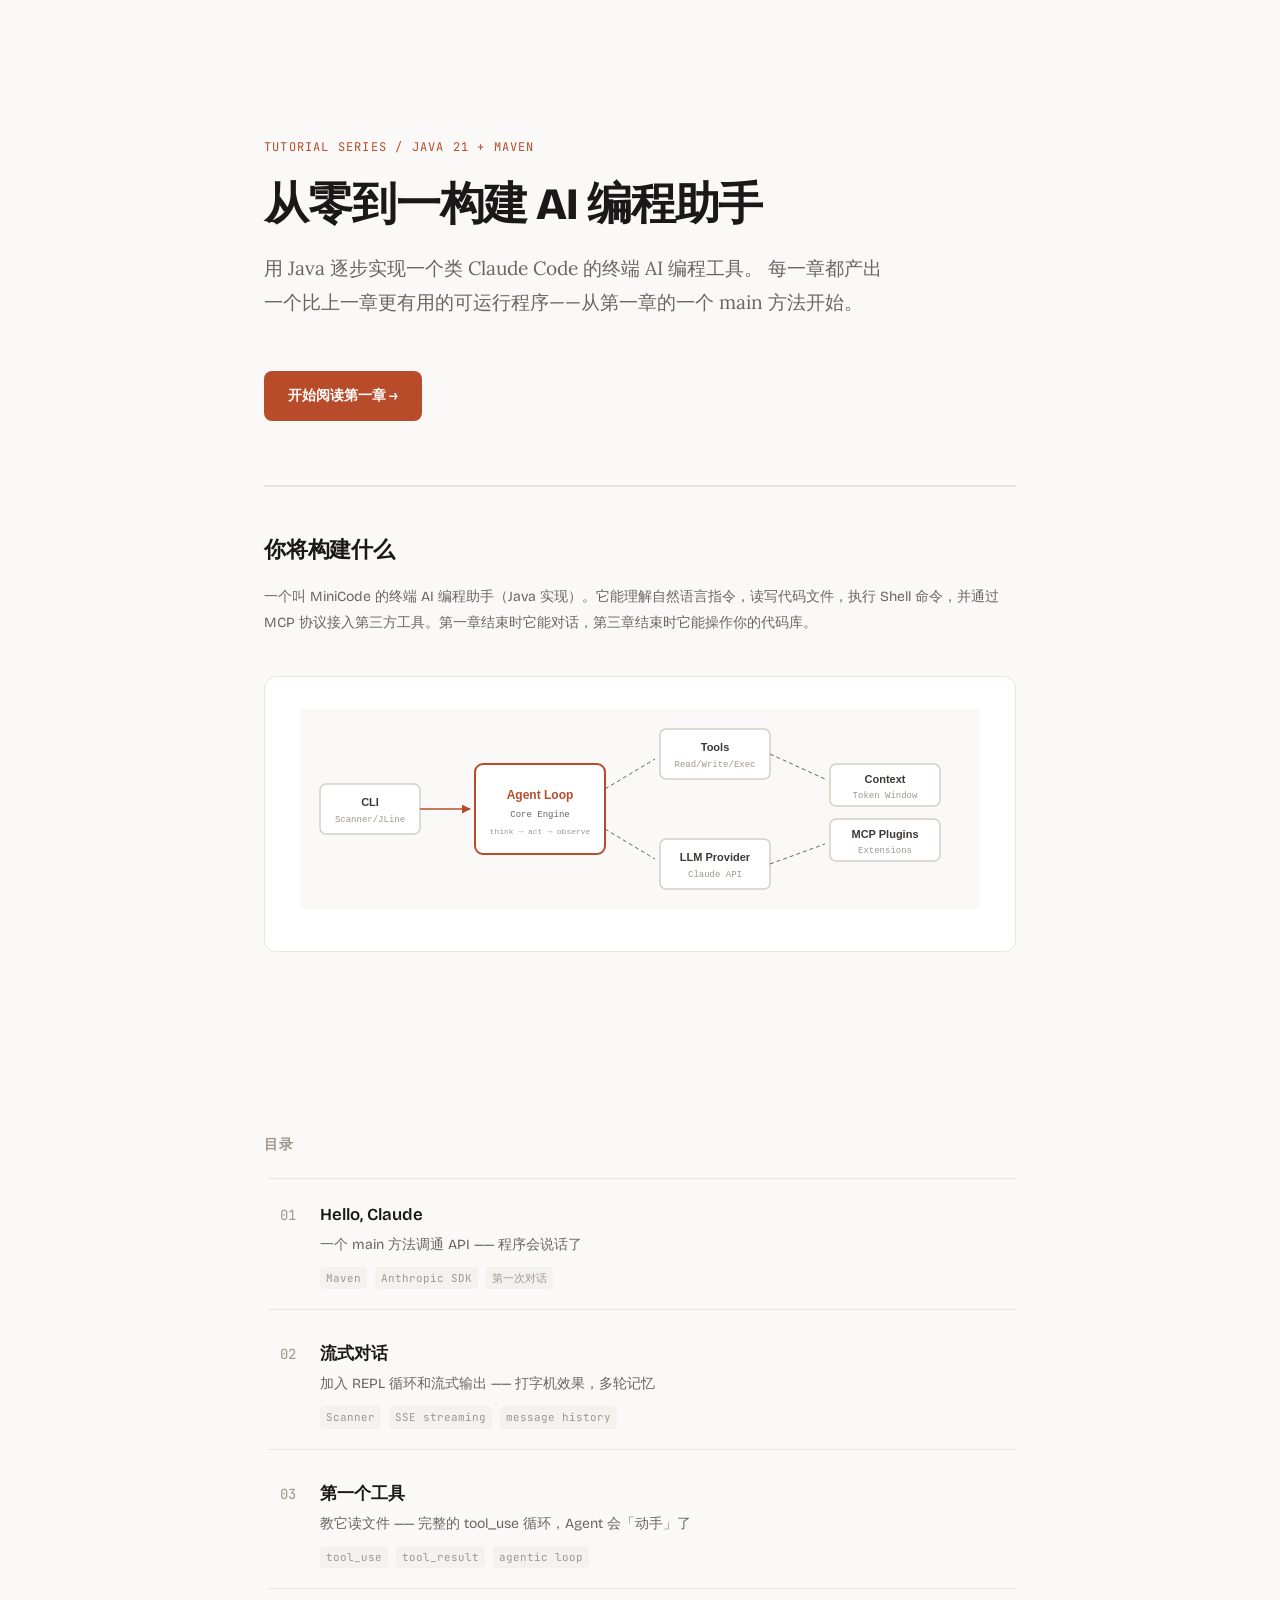
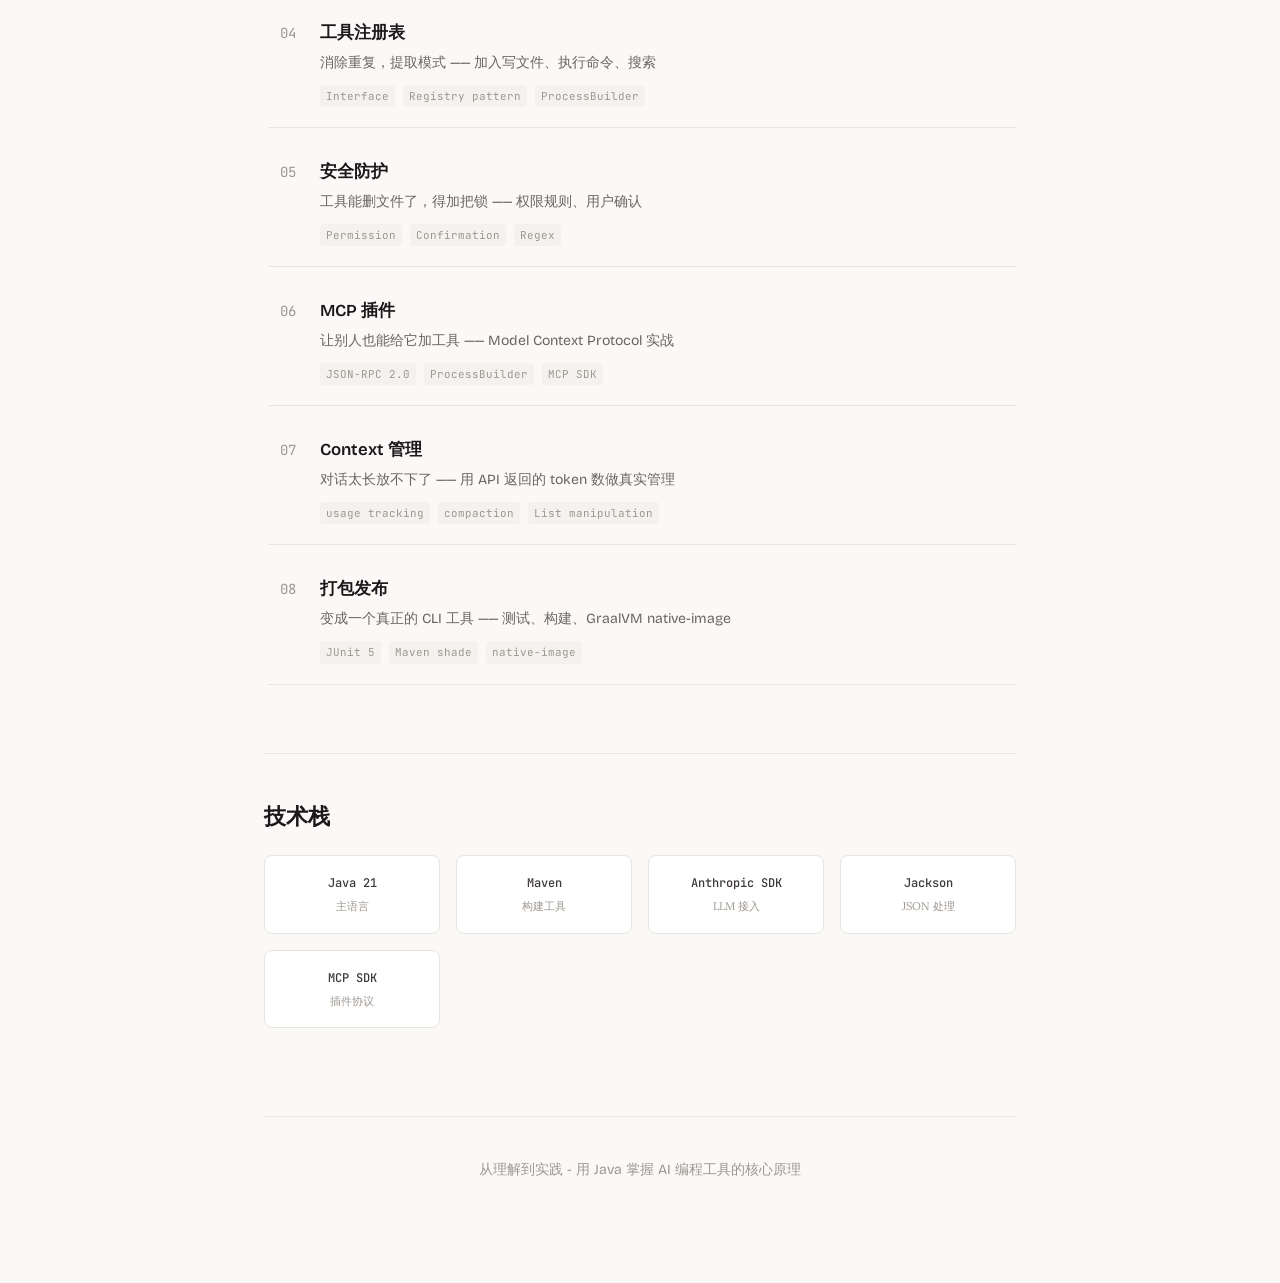
==== index.html @ fd1cf78d "feat: Java version - Build AI Coding Assistant from Scratch 8-chapter progressive tutorial (Java 21 " ====
<!DOCTYPE html>
<html lang="zh-CN">
<head>
  <meta charset="UTF-8">
  <meta name="viewport" content="width=device-width, initial-scale=1.0">
  <title>从0到1构建 AI 编程助手 (Java 版)</title>
  <link rel="stylesheet" href="styles/main.css">
  <style>
    .landing-page { max-width: 800px; margin: 0 auto; padding: var(--space-10) var(--space-6); }
    .landing-header { padding: var(--space-24) 0 var(--space-16); border-bottom: 1px solid var(--border); }
    .project-badge { font-family: var(--font-code); font-size: var(--text-xs); color: var(--accent); letter-spacing: 0.1em; text-transform: uppercase; margin-bottom: var(--space-5); display: block; }
    .landing-header h1 { font-size: clamp(2rem, 5vw, 2.8rem); line-height: 1.2; margin-bottom: var(--space-5); }
    .landing-header .lead { font-size: var(--text-lg); color: var(--text-secondary); line-height: 1.75; max-width: 620px; }
    .toc { padding: var(--space-12) 0; }
    .toc-title { font-family: var(--font-display); font-size: var(--text-sm); font-weight: 600; color: var(--text-muted); text-transform: uppercase; letter-spacing: 0.08em; margin-bottom: var(--space-6); }
    .toc-list { list-style: none; padding: 0; counter-reset: chapter; }
    .toc-item { counter-increment: chapter; }
    .toc-item a { display: grid; grid-template-columns: 36px 1fr; gap: var(--space-4); padding: var(--space-5) 0; border-bottom: 1px solid var(--border); text-decoration: none; align-items: baseline; transition: background 0.15s; }
    .toc-item:first-child a { border-top: 1px solid var(--border); }
    .toc-item a:hover { background: var(--bg-surface); text-decoration: none; }
    .toc-item a:hover .toc-item-title { color: var(--accent); }
    .toc-num { font-family: var(--font-code); font-size: var(--text-sm); color: var(--text-muted); text-align: right; padding-right: var(--space-2); }
    .toc-item-body { display: flex; flex-direction: column; gap: var(--space-1); }
    .toc-item-title { font-family: var(--font-display); font-size: var(--text-base); font-weight: 600; color: var(--text-primary); transition: color 0.15s; }
    .toc-item-desc { font-size: var(--text-sm); color: var(--text-secondary); line-height: 1.5; font-family: var(--font-ui); }
    .toc-tags { display: flex; gap: var(--space-2); margin-top: var(--space-2); flex-wrap: wrap; }
    .toc-tag { font-family: var(--font-code); font-size: 0.68rem; color: var(--text-muted); background: var(--bg-surface); padding: 1px 6px; border-radius: var(--radius-sm); }
    .overview-section { padding: var(--space-12) 0; border-top: 1px solid var(--border); }
    .overview-section h2 { border-top: none; padding-top: 0; margin-top: 0; font-size: var(--text-xl); margin-bottom: var(--space-5); }
    .overview-section p { font-size: var(--text-sm); font-family: var(--font-ui); color: var(--text-secondary); }
    .arch-diagram { margin: var(--space-10) 0; padding: var(--space-8); background: var(--bg-card); border: 1px solid var(--border); border-radius: var(--radius-lg); text-align: center; }
    .tech-grid { display: grid; grid-template-columns: repeat(auto-fit, minmax(140px, 1fr)); gap: var(--space-4); margin-top: var(--space-6); }
    .tech-item { padding: var(--space-4); text-align: center; border: 1px solid var(--border); border-radius: var(--radius-md); background: var(--bg-card); }
    .tech-item-name { font-family: var(--font-code); font-size: var(--text-xs); color: var(--text-body); font-weight: 500; }
    .tech-item-role { font-size: 0.7rem; color: var(--text-muted); margin-top: 2px; }
    .start-btn { display: inline-flex; align-items: center; gap: var(--space-2); margin-top: var(--space-8); padding: var(--space-3) var(--space-6); background: var(--accent); color: white; font-family: var(--font-ui); font-weight: 600; font-size: var(--text-sm); border-radius: var(--radius-md); text-decoration: none; transition: background 0.15s; }
    .start-btn:hover { background: var(--accent-hover); color: white; text-decoration: none; }
    .landing-footer { padding: var(--space-10) 0; border-top: 1px solid var(--border); margin-top: var(--space-10); }
    .landing-footer p { font-family: var(--font-ui); font-size: var(--text-sm); color: var(--text-muted); text-align: center; }
  </style>
</head>
<body>
  <div class="landing-page">
    <header class="landing-header">
      <span class="project-badge">Tutorial Series / Java 21 + Maven</span>
      <h1>从零到一构建 AI 编程助手</h1>
      <p class="lead">
        用 Java 逐步实现一个类 Claude Code 的终端 AI 编程工具。
        每一章都产出一个比上一章更有用的可运行程序——从第一章的一个 main 方法开始。
      </p>
      <a href="chapters/01-hello-claude.html" class="start-btn">开始阅读第一章 &rarr;</a>
    </header>

    <section class="overview-section">
      <h2>你将构建什么</h2>
      <p>一个叫 MiniCode 的终端 AI 编程助手（Java 实现）。它能理解自然语言指令，读写代码文件，执行 Shell 命令，并通过 MCP 协议接入第三方工具。第一章结束时它能对话，第三章结束时它能操作你的代码库。</p>
      <div class="arch-diagram">
        <svg width="680" height="200" viewBox="0 0 680 200" fill="none" xmlns="http://www.w3.org/2000/svg">
          <rect width="680" height="200" fill="#faf9f7"/>
          <rect x="20" y="75" width="100" height="50" rx="6" fill="white" stroke="#d4cfc8" stroke-width="1.5"/>
          <text x="70" y="97" text-anchor="middle" fill="#3d3937" font-family="sans-serif" font-size="11" font-weight="600">CLI</text>
          <text x="70" y="113" text-anchor="middle" fill="#9e9790" font-family="monospace" font-size="9">Scanner/JLine</text>
          <rect x="175" y="55" width="130" height="90" rx="8" fill="white" stroke="#b84c2a" stroke-width="2"/>
          <text x="240" y="90" text-anchor="middle" fill="#b84c2a" font-family="sans-serif" font-size="12" font-weight="700">Agent Loop</text>
          <text x="240" y="108" text-anchor="middle" fill="#6b6560" font-family="monospace" font-size="9">Core Engine</text>
          <text x="240" y="125" text-anchor="middle" fill="#9e9790" font-family="monospace" font-size="8">think → act → observe</text>
          <rect x="360" y="20" width="110" height="50" rx="6" fill="white" stroke="#d4cfc8" stroke-width="1.5"/>
          <text x="415" y="42" text-anchor="middle" fill="#3d3937" font-family="sans-serif" font-size="11" font-weight="600">Tools</text>
          <text x="415" y="58" text-anchor="middle" fill="#9e9790" font-family="monospace" font-size="9">Read/Write/Exec</text>
          <rect x="360" y="130" width="110" height="50" rx="6" fill="white" stroke="#d4cfc8" stroke-width="1.5"/>
          <text x="415" y="152" text-anchor="middle" fill="#3d3937" font-family="sans-serif" font-size="11" font-weight="600">LLM Provider</text>
          <text x="415" y="168" text-anchor="middle" fill="#9e9790" font-family="monospace" font-size="9">Claude API</text>
          <rect x="530" y="55" width="110" height="42" rx="6" fill="white" stroke="#d4cfc8" stroke-width="1.5"/>
          <text x="585" y="74" text-anchor="middle" fill="#3d3937" font-family="sans-serif" font-size="11" font-weight="600">Context</text>
          <text x="585" y="89" text-anchor="middle" fill="#9e9790" font-family="monospace" font-size="9">Token Window</text>
          <rect x="530" y="110" width="110" height="42" rx="6" fill="white" stroke="#d4cfc8" stroke-width="1.5"/>
          <text x="585" y="129" text-anchor="middle" fill="#3d3937" font-family="sans-serif" font-size="11" font-weight="600">MCP Plugins</text>
          <text x="585" y="144" text-anchor="middle" fill="#9e9790" font-family="monospace" font-size="9">Extensions</text>
          <path d="M120 100 L170 100" stroke="#b84c2a" stroke-width="1.5" marker-end="url(#arr)"/>
          <path d="M305 80 L355 50" stroke="#6b6560" stroke-width="1" stroke-dasharray="4 3"/>
          <path d="M305 120 L355 150" stroke="#6b6560" stroke-width="1" stroke-dasharray="4 3"/>
          <path d="M470 45 L525 70" stroke="#6b6560" stroke-width="1" stroke-dasharray="4 3"/>
          <path d="M470 155 L525 135" stroke="#6b6560" stroke-width="1" stroke-dasharray="4 3"/>
          <defs><marker id="arr" viewBox="0 0 10 10" refX="9" refY="5" markerWidth="6" markerHeight="6" orient="auto-start-reverse"><path d="M 0 0 L 10 5 L 0 10 z" fill="#b84c2a"/></marker></defs>
        </svg>
      </div>
    </section>

    <section class="toc">
      <h3 class="toc-title">目录</h3>
      <ol class="toc-list">
        <li class="toc-item"><a href="chapters/01-hello-claude.html"><span class="toc-num">01</span><div class="toc-item-body"><span class="toc-item-title">Hello, Claude</span><span class="toc-item-desc">一个 main 方法调通 API —— 程序会说话了</span><div class="toc-tags"><span class="toc-tag">Maven</span><span class="toc-tag">Anthropic SDK</span><span class="toc-tag">第一次对话</span></div></div></a></li>
        <li class="toc-item"><a href="chapters/02-streaming-repl.html"><span class="toc-num">02</span><div class="toc-item-body"><span class="toc-item-title">流式对话</span><span class="toc-item-desc">加入 REPL 循环和流式输出 —— 打字机效果，多轮记忆</span><div class="toc-tags"><span class="toc-tag">Scanner</span><span class="toc-tag">SSE streaming</span><span class="toc-tag">message history</span></div></div></a></li>
        <li class="toc-item"><a href="chapters/03-first-tool.html"><span class="toc-num">03</span><div class="toc-item-body"><span class="toc-item-title">第一个工具</span><span class="toc-item-desc">教它读文件 —— 完整的 tool_use 循环，Agent 会「动手」了</span><div class="toc-tags"><span class="toc-tag">tool_use</span><span class="toc-tag">tool_result</span><span class="toc-tag">agentic loop</span></div></div></a></li>
        <li class="toc-item"><a href="chapters/04-tool-registry.html"><span class="toc-num">04</span><div class="toc-item-body"><span class="toc-item-title">工具注册表</span><span class="toc-item-desc">消除重复，提取模式 —— 加入写文件、执行命令、搜索</span><div class="toc-tags"><span class="toc-tag">Interface</span><span class="toc-tag">Registry pattern</span><span class="toc-tag">ProcessBuilder</span></div></div></a></li>
        <li class="toc-item"><a href="chapters/05-security.html"><span class="toc-num">05</span><div class="toc-item-body"><span class="toc-item-title">安全防护</span><span class="toc-item-desc">工具能删文件了，得加把锁 —— 权限规则、用户确认</span><div class="toc-tags"><span class="toc-tag">Permission</span><span class="toc-tag">Confirmation</span><span class="toc-tag">Regex</span></div></div></a></li>
        <li class="toc-item"><a href="chapters/06-mcp.html"><span class="toc-num">06</span><div class="toc-item-body"><span class="toc-item-title">MCP 插件</span><span class="toc-item-desc">让别人也能给它加工具 —— Model Context Protocol 实战</span><div class="toc-tags"><span class="toc-tag">JSON-RPC 2.0</span><span class="toc-tag">ProcessBuilder</span><span class="toc-tag">MCP SDK</span></div></div></a></li>
        <li class="toc-item"><a href="chapters/07-context.html"><span class="toc-num">07</span><div class="toc-item-body"><span class="toc-item-title">Context 管理</span><span class="toc-item-desc">对话太长放不下了 —— 用 API 返回的 token 数做真实管理</span><div class="toc-tags"><span class="toc-tag">usage tracking</span><span class="toc-tag">compaction</span><span class="toc-tag">List manipulation</span></div></div></a></li>
        <li class="toc-item"><a href="chapters/08-ship-it.html"><span class="toc-num">08</span><div class="toc-item-body"><span class="toc-item-title">打包发布</span><span class="toc-item-desc">变成一个真正的 CLI 工具 —— 测试、构建、GraalVM native-image</span><div class="toc-tags"><span class="toc-tag">JUnit 5</span><span class="toc-tag">Maven shade</span><span class="toc-tag">native-image</span></div></div></a></li>
      </ol>
    </section>

    <section class="overview-section">
      <h2>技术栈</h2>
      <div class="tech-grid">
        <div class="tech-item"><div class="tech-item-name">Java 21</div><div class="tech-item-role">主语言</div></div>
        <div class="tech-item"><div class="tech-item-name">Maven</div><div class="tech-item-role">构建工具</div></div>
        <div class="tech-item"><div class="tech-item-name">Anthropic SDK</div><div class="tech-item-role">LLM 接入</div></div>
        <div class="tech-item"><div class="tech-item-name">Jackson</div><div class="tech-item-role">JSON 处理</div></div>
        <div class="tech-item"><div class="tech-item-name">MCP SDK</div><div class="tech-item-role">插件协议</div></div>
      </div>
    </section>

    <footer class="landing-footer">
      <p>从理解到实践 - 用 Java 掌握 AI 编程工具的核心原理</p>
    </footer>
  </div>
</body>
</html>
---- styles/main.css ----
/* ==========================================================================
   Build AI Coder - Tutorial Style System
   Theme: "Editorial Manuscript" - Warm, readable, professional
   Philosophy: Content breathes. Typography leads. Design disappears.
   ========================================================================== */

@import url('https://fonts.googleapis.com/css2?family=Bricolage+Grotesque:opsz,wght@12..96,300;12..96,400;12..96,500;12..96,600;12..96,700;12..96,800&family=Lora:ital,wght@0,400;0,500;0,600;0,700;1,400;1,500&family=JetBrains+Mono:wght@300;400;500;600&display=swap');

/* --- Design Tokens --- */
:root {
  /* Surface */
  --bg-page: #faf9f7;
  --bg-surface: #f4f2ee;
  --bg-sidebar: #ffffff;
  --bg-card: #ffffff;
  --bg-code: #1e1e2e;
  --bg-code-inline: #f0ede8;

  /* Text */
  --text-primary: #1a1818;
  --text-body: #3d3937;
  --text-secondary: #6b6560;
  --text-muted: #9e9790;
  --text-code: #e0def4;

  /* Accent - Burnt Sienna (warm, authoritative) */
  --accent: #b84c2a;
  --accent-hover: #943d22;
  --accent-light: #fef3ef;
  --accent-border: #f0c4b4;

  /* Functional */
  --color-tip: #2a7d5f;
  --color-tip-bg: #f0faf5;
  --color-tip-border: #c4e8d9;
  --color-warning: #a0620d;
  --color-warning-bg: #fef9f0;
  --color-warning-border: #f0ddb4;
  --color-danger: #b4321a;
  --color-danger-bg: #fef2f0;
  --color-danger-border: #f0c0b8;
  --color-note: #3562a6;
  --color-note-bg: #f0f5fe;
  --color-note-border: #b8d0f0;

  /* Borders */
  --border: #e8e4df;
  --border-strong: #d4cfc8;

  /* Typography */
  --font-display: 'Bricolage Grotesque', -apple-system, 'Noto Sans SC', sans-serif;
  --font-body: 'Lora', 'Noto Serif SC', 'Songti SC', Georgia, serif;
  --font-code: 'JetBrains Mono', 'Fira Code', ui-monospace, monospace;
  --font-ui: 'Bricolage Grotesque', -apple-system, 'Noto Sans SC', sans-serif;

  /* Scale */
  --text-xs: 0.75rem;
  --text-sm: 0.875rem;
  --text-base: 1.05rem;
  --text-lg: 1.2rem;
  --text-xl: 1.4rem;
  --text-2xl: 1.75rem;
  --text-3xl: 2.25rem;
  --text-4xl: 3rem;

  /* Spacing */
  --space-1: 0.25rem;
  --space-2: 0.5rem;
  --space-3: 0.75rem;
  --space-4: 1rem;
  --space-5: 1.25rem;
  --space-6: 1.5rem;
  --space-8: 2rem;
  --space-10: 2.5rem;
  --space-12: 3rem;
  --space-16: 4rem;
  --space-20: 5rem;
  --space-24: 6rem;

  /* Layout */
  --content-width: 740px;
  --sidebar-width: 260px;

  /* Effects */
  --shadow-sm: 0 1px 3px rgba(0,0,0,0.04), 0 1px 2px rgba(0,0,0,0.06);
  --shadow-md: 0 4px 12px rgba(0,0,0,0.05), 0 2px 4px rgba(0,0,0,0.04);
  --shadow-lg: 0 12px 40px rgba(0,0,0,0.08);
  --radius-sm: 4px;
  --radius-md: 8px;
  --radius-lg: 12px;
}

/* --- Reset --- */
*, *::before, *::after { box-sizing: border-box; margin: 0; padding: 0; }

html {
  font-size: 16px;
  scroll-behavior: smooth;
  -webkit-font-smoothing: antialiased;
  text-rendering: optimizeLegibility;
}

body {
  font-family: var(--font-body);
  font-size: var(--text-base);
  font-weight: 400;
  line-height: 1.85;
  color: var(--text-body);
  background: var(--bg-page);
  min-height: 100vh;
}

/* --- Typography --- */
h1, h2, h3, h4, h5, h6 {
  font-family: var(--font-display);
  color: var(--text-primary);
  line-height: 1.3;
  letter-spacing: -0.01em;
}

h1 {
  font-size: var(--text-4xl);
  font-weight: 800;
  line-height: 1.15;
  margin-bottom: var(--space-6);
  letter-spacing: -0.025em;
}

h2 {
  font-size: var(--text-2xl);
  font-weight: 700;
  margin-top: var(--space-20);
  margin-bottom: var(--space-6);
  padding-top: var(--space-8);
  border-top: 1px solid var(--border);
}

h2:first-of-type {
  border-top: none;
  padding-top: 0;
}

h3 {
  font-size: var(--text-xl);
  font-weight: 600;
  margin-top: var(--space-12);
  margin-bottom: var(--space-4);
  color: var(--text-primary);
}

h4 {
  font-family: var(--font-ui);
  font-size: var(--text-sm);
  font-weight: 600;
  margin-top: var(--space-8);
  margin-bottom: var(--space-3);
  color: var(--text-secondary);
  text-transform: uppercase;
  letter-spacing: 0.06em;
}

p {
  margin-bottom: var(--space-5);
}

a {
  color: var(--accent);
  text-decoration: underline;
  text-decoration-color: var(--accent-border);
  text-underline-offset: 3px;
  transition: color 0.15s, text-decoration-color 0.15s;
}

a:hover {
  color: var(--accent-hover);
  text-decoration-color: var(--accent-hover);
}

strong {
  font-weight: 600;
  color: var(--text-primary);
}

em {
  font-style: italic;
}

hr {
  border: none;
  height: 1px;
  background: var(--border);
  margin: var(--space-16) 0;
}

/* --- Layout --- */
.page-wrapper {
  display: flex;
  min-height: 100vh;
}

.sidebar {
  position: fixed;
  top: 0;
  left: 0;
  width: var(--sidebar-width);
  height: 100vh;
  background: var(--bg-sidebar);
  border-right: 1px solid var(--border);
  padding: var(--space-8) var(--space-5);
  overflow-y: auto;
  z-index: 100;
}

.sidebar::-webkit-scrollbar { width: 4px; }
.sidebar::-webkit-scrollbar-thumb { background: var(--border-strong); border-radius: 4px; }

.sidebar-logo {
  font-family: var(--font-display);
  font-size: var(--text-sm);
  font-weight: 700;
  color: var(--text-primary);
  margin-bottom: var(--space-10);
  padding: 0 var(--space-3);
  display: flex;
  align-items: center;
  gap: var(--space-3);
  text-decoration: none;
}

.sidebar-logo:hover { text-decoration: none; }

.sidebar-logo .logo-mark {
  width: 24px;
  height: 24px;
  background: var(--accent);
  border-radius: var(--radius-sm);
  display: flex;
  align-items: center;
  justify-content: center;
  flex-shrink: 0;
}

.sidebar-logo .logo-mark svg {
  width: 14px;
  height: 14px;
  fill: white;
}

.sidebar-nav {
  list-style: none;
}

.sidebar-nav li {
  margin-bottom: 1px;
}

.sidebar-nav a {
  display: flex;
  align-items: center;
  gap: var(--space-3);
  padding: var(--space-2) var(--space-3);
  border-radius: var(--radius-sm);
  color: var(--text-secondary);
  font-family: var(--font-ui);
  font-size: var(--text-sm);
  font-weight: 400;
  text-decoration: none;
  transition: background 0.15s, color 0.15s;
  line-height: 1.5;
}

.sidebar-nav a:hover {
  background: var(--bg-surface);
  color: var(--text-primary);
  text-decoration: none;
}

.sidebar-nav a.active {
  background: var(--accent-light);
  color: var(--accent);
  font-weight: 500;
}

.sidebar-nav .chapter-num {
  font-family: var(--font-code);
  font-size: var(--text-xs);
  color: var(--text-muted);
  min-width: 20px;
  opacity: 0.7;
}

.main-content {
  margin-left: var(--sidebar-width);
  flex: 1;
  padding: var(--space-16) var(--space-12);
  max-width: calc(var(--content-width) + var(--space-12) * 2 + var(--sidebar-width));
}

/* Ensure content stays within reading width */
.main-content > * {
  max-width: var(--content-width);
}

/* --- Chapter Header --- */
.chapter-header {
  margin-bottom: var(--space-16);
  padding-bottom: var(--space-10);
  border-bottom: 1px solid var(--border);
}

.chapter-number {
  font-family: var(--font-ui);
  font-size: var(--text-xs);
  font-weight: 600;
  color: var(--accent);
  text-transform: uppercase;
  letter-spacing: 0.12em;
  margin-bottom: var(--space-4);
  display: block;
}

.chapter-title {
  margin-bottom: var(--space-4);
}

.chapter-subtitle {
  font-family: var(--font-body);
  font-size: var(--text-lg);
  color: var(--text-secondary);
  font-weight: 400;
  line-height: 1.6;
  font-style: italic;
}

/* --- Code Blocks --- */
pre {
  background: var(--bg-code);
  border-radius: var(--radius-lg);
  padding: var(--space-6) var(--space-8);
  margin: var(--space-8) 0;
  overflow-x: auto;
  position: relative;
  box-shadow: var(--shadow-md);
}

pre::before {
  content: attr(data-lang);
  position: absolute;
  top: var(--space-3);
  right: var(--space-4);
  font-family: var(--font-code);
  font-size: 0.65rem;
  color: #6e6a86;
  text-transform: uppercase;
  letter-spacing: 0.08em;
}

code {
  font-family: var(--font-code);
  font-size: 0.85rem;
  line-height: 1.7;
}

pre code {
  color: var(--text-code);
}

/* Inline code */
p code, li code, td code {
  background: var(--bg-code-inline);
  padding: 0.15em 0.45em;
  border-radius: var(--radius-sm);
  font-size: 0.82em;
  color: var(--accent);
  font-weight: 500;
}

/* Syntax highlighting (dark code block) */
.token-keyword { color: #c4a7e7; }
.token-string { color: #a6da95; }
.token-comment { color: #6e6a86; font-style: italic; }
.token-function { color: #8caaee; }
.token-number { color: #f2d5cf; }
.token-operator { color: #9ccfd8; }
.token-type { color: #f2d5cf; }
.token-const { color: #8caaee; }
.token-variable { color: #e0def4; }
.token-punctuation { color: #908caa; }

/* --- Info Boxes --- */
.info-box {
  border-radius: var(--radius-md);
  padding: var(--space-5) var(--space-6);
  margin: var(--space-8) 0;
  border: 1px solid;
  position: relative;
  padding-left: var(--space-8);
}

.info-box::before {
  content: '';
  position: absolute;
  top: 0;
  left: 0;
  width: 3px;
  height: 100%;
  border-radius: var(--radius-md) 0 0 var(--radius-md);
}

.info-box.tip { background: var(--color-tip-bg); border-color: var(--color-tip-border); }
.info-box.tip::before { background: var(--color-tip); }

.info-box.warning { background: var(--color-warning-bg); border-color: var(--color-warning-border); }
.info-box.warning::before { background: var(--color-warning); }

.info-box.danger { background: var(--color-danger-bg); border-color: var(--color-danger-border); }
.info-box.danger::before { background: var(--color-danger); }

.info-box.note { background: var(--color-note-bg); border-color: var(--color-note-border); }
.info-box.note::before { background: var(--color-note); }

.info-box-title {
  font-family: var(--font-ui);
  font-weight: 600;
  font-size: var(--text-sm);
  margin-bottom: var(--space-2);
}

.info-box.tip .info-box-title { color: var(--color-tip); }
.info-box.warning .info-box-title { color: var(--color-warning); }
.info-box.danger .info-box-title { color: var(--color-danger); }
.info-box.note .info-box-title { color: var(--color-note); }

.info-box p {
  font-size: var(--text-sm);
  line-height: 1.65;
  margin-bottom: var(--space-2);
}

.info-box p:last-child { margin-bottom: 0; }

/* --- Diagrams --- */
.diagram-container {
  margin: var(--space-10) 0;
  text-align: center;
}

.diagram-container svg {
  max-width: 100%;
  height: auto;
}

.diagram-caption {
  font-family: var(--font-ui);
  font-size: var(--text-sm);
  color: var(--text-muted);
  margin-top: var(--space-4);
}

/* --- Tables --- */
table {
  width: 100%;
  border-collapse: collapse;
  margin: var(--space-6) 0;
  font-size: var(--text-sm);
  font-family: var(--font-ui);
}

th {
  background: var(--bg-surface);
  font-weight: 600;
  font-size: var(--text-xs);
  text-transform: uppercase;
  letter-spacing: 0.04em;
  padding: var(--space-3) var(--space-4);
  text-align: left;
  border-bottom: 2px solid var(--border-strong);
  color: var(--text-secondary);
}

td {
  padding: var(--space-3) var(--space-4);
  border-bottom: 1px solid var(--border);
  color: var(--text-body);
  vertical-align: top;
}

tr:last-child td { border-bottom: none; }

/* --- Lists --- */
ul, ol {
  padding-left: var(--space-6);
  margin-bottom: var(--space-5);
}

li {
  margin-bottom: var(--space-2);
  padding-left: var(--space-1);
}

li::marker {
  color: var(--text-muted);
}

/* --- Step List --- */
.step-list {
  list-style: none;
  padding: 0;
  counter-reset: step;
  margin: var(--space-8) 0;
}

.step-list li {
  counter-increment: step;
  position: relative;
  padding-left: var(--space-12);
  margin-bottom: var(--space-8);
  padding-bottom: var(--space-8);
  border-left: 1px solid var(--border);
}

.step-list li:last-child {
  border-left-color: transparent;
  margin-bottom: 0;
  padding-bottom: 0;
}

.step-list li::before {
  content: counter(step);
  position: absolute;
  left: -12px;
  top: 0;
  width: 24px;
  height: 24px;
  background: var(--bg-page);
  border: 2px solid var(--accent);
  border-radius: 50%;
  display: flex;
  align-items: center;
  justify-content: center;
  font-family: var(--font-code);
  font-size: var(--text-xs);
  font-weight: 600;
  color: var(--accent);
}

/* --- Cards --- */
.card-grid {
  display: grid;
  grid-template-columns: repeat(auto-fit, minmax(240px, 1fr));
  gap: var(--space-5);
  margin: var(--space-8) 0;
}

.card {
  background: var(--bg-card);
  border: 1px solid var(--border);
  border-radius: var(--radius-md);
  padding: var(--space-6);
  transition: box-shadow 0.2s, border-color 0.2s;
}

.card:hover {
  box-shadow: var(--shadow-md);
  border-color: var(--border-strong);
}

.card-title {
  font-family: var(--font-display);
  font-size: var(--text-base);
  font-weight: 600;
  color: var(--text-primary);
  margin-bottom: var(--space-2);
}

.card-description {
  font-size: var(--text-sm);
  color: var(--text-secondary);
  line-height: 1.55;
  font-family: var(--font-ui);
}

/* --- Terminal Simulation --- */
.terminal {
  background: #1a1b26;
  border-radius: var(--radius-lg);
  margin: var(--space-8) 0;
  overflow: hidden;
  box-shadow: var(--shadow-lg);
}

.terminal-header {
  background: #24283b;
  padding: var(--space-3) var(--space-4);
  display: flex;
  align-items: center;
  gap: var(--space-2);
}

.terminal-dot {
  width: 10px;
  height: 10px;
  border-radius: 50%;
}

.terminal-dot.red { background: #f7768e; }
.terminal-dot.yellow { background: #e0af68; }
.terminal-dot.green { background: #9ece6a; }

.terminal-title {
  flex: 1;
  text-align: center;
  font-family: var(--font-code);
  font-size: 0.7rem;
  color: #565f89;
}

.terminal-body {
  padding: var(--space-5) var(--space-6);
  font-family: var(--font-code);
  font-size: 0.82rem;
  line-height: 1.9;
  color: #a9b1d6;
}

.terminal-body .prompt { color: #9ece6a; }
.terminal-body .command { color: #c0caf5; }
.terminal-body .output { color: #565f89; }
.terminal-body .highlight { color: #7aa2f7; }

/* --- Chapter Navigation --- */
.chapter-nav {
  display: flex;
  justify-content: space-between;
  margin-top: var(--space-20);
  padding-top: var(--space-10);
  border-top: 1px solid var(--border);
  gap: var(--space-4);
}

.chapter-nav a {
  display: flex;
  flex-direction: column;
  gap: var(--space-1);
  padding: var(--space-4) var(--space-5);
  background: var(--bg-card);
  border: 1px solid var(--border);
  border-radius: var(--radius-md);
  transition: border-color 0.2s, box-shadow 0.2s;
  max-width: 48%;
  text-decoration: none;
}

.chapter-nav a:hover {
  border-color: var(--border-strong);
  box-shadow: var(--shadow-sm);
}

.chapter-nav .nav-label {
  font-family: var(--font-ui);
  font-size: var(--text-xs);
  color: var(--text-muted);
  text-transform: uppercase;
  letter-spacing: 0.08em;
}

.chapter-nav .nav-title {
  font-family: var(--font-display);
  font-size: var(--text-sm);
  font-weight: 600;
  color: var(--text-primary);
}

/* --- File Tree --- */
.file-tree {
  font-family: var(--font-code);
  font-size: 0.82rem;
  background: var(--bg-code);
  border-radius: var(--radius-lg);
  padding: var(--space-6);
  margin: var(--space-6) 0;
  line-height: 1.9;
  color: var(--text-code);
  box-shadow: var(--shadow-md);
}

.file-tree .folder { color: #8caaee; }
.file-tree .file { color: #a9b1d6; }
.file-tree .highlight-file { color: #f2d5cf; }

/* --- Landing Page --- */
.hero {
  text-align: center;
  padding: var(--space-20) 0 var(--space-12);
}

.hero h1 {
  font-size: clamp(2.4rem, 5vw, var(--text-4xl));
  color: var(--text-primary);
  margin-bottom: var(--space-5);
}

.hero-subtitle {
  font-family: var(--font-body);
  font-size: var(--text-lg);
  color: var(--text-secondary);
  max-width: 580px;
  margin: 0 auto var(--space-10);
  line-height: 1.7;
}

.hero-cta {
  display: inline-flex;
  align-items: center;
  gap: var(--space-2);
  padding: var(--space-3) var(--space-6);
  background: var(--accent);
  color: white;
  font-family: var(--font-ui);
  font-weight: 600;
  font-size: var(--text-sm);
  border-radius: var(--radius-md);
  text-decoration: none;
  transition: background 0.15s, transform 0.15s;
}

.hero-cta:hover {
  background: var(--accent-hover);
  transform: translateY(-1px);
  color: white;
  text-decoration: none;
}

/* --- Progress Bar --- */
.progress-bar {
  position: fixed;
  top: 0;
  left: var(--sidebar-width);
  right: 0;
  height: 2px;
  background: var(--bg-surface);
  z-index: 1000;
}

.progress-bar-fill {
  height: 100%;
  background: var(--accent);
  transition: width 0.2s;
}

/* --- Section Divider --- */
.section-divider {
  height: 1px;
  background: var(--border);
  margin: var(--space-16) 0;
}

/* --- Animations (subtle) --- */
@keyframes fadeIn {
  from { opacity: 0; transform: translateY(8px); }
  to { opacity: 1; transform: translateY(0); }
}

.animate-in {
  animation: fadeIn 0.4s ease-out forwards;
  opacity: 0;
}

.animate-in:nth-child(1) { animation-delay: 0ms; }
.animate-in:nth-child(2) { animation-delay: 60ms; }
.animate-in:nth-child(3) { animation-delay: 120ms; }
.animate-in:nth-child(4) { animation-delay: 180ms; }
.animate-in:nth-child(5) { animation-delay: 240ms; }
.animate-in:nth-child(6) { animation-delay: 300ms; }
.animate-in:nth-child(7) { animation-delay: 360ms; }
.animate-in:nth-child(8) { animation-delay: 420ms; }

/* --- Responsive --- */
@media (max-width: 1024px) {
  .sidebar {
    display: none;
  }

  .sidebar.open {
    display: block;
    position: fixed;
    z-index: 999;
  }

  .main-content {
    margin-left: 0;
    padding: var(--space-8) var(--space-5);
  }

  .progress-bar {
    left: 0;
  }
}

@media (max-width: 768px) {
  h1 { font-size: var(--text-2xl); }
  h2 { font-size: var(--text-xl); }

  .card-grid {
    grid-template-columns: 1fr;
  }

  .chapter-nav {
    flex-direction: column;
  }

  .chapter-nav a {
    max-width: 100%;
  }

  pre {
    border-radius: var(--radius-md);
    padding: var(--space-4) var(--space-5);
    margin-left: calc(-1 * var(--space-5));
    margin-right: calc(-1 * var(--space-5));
    border-radius: 0;
  }
}

/* --- Print-friendly --- */
@media print {
  .sidebar, .progress-bar, .chapter-nav { display: none; }
  .main-content { margin-left: 0; }
  body { background: white; font-size: 11pt; }
  pre { box-shadow: none; border: 1px solid #ddd; }
}
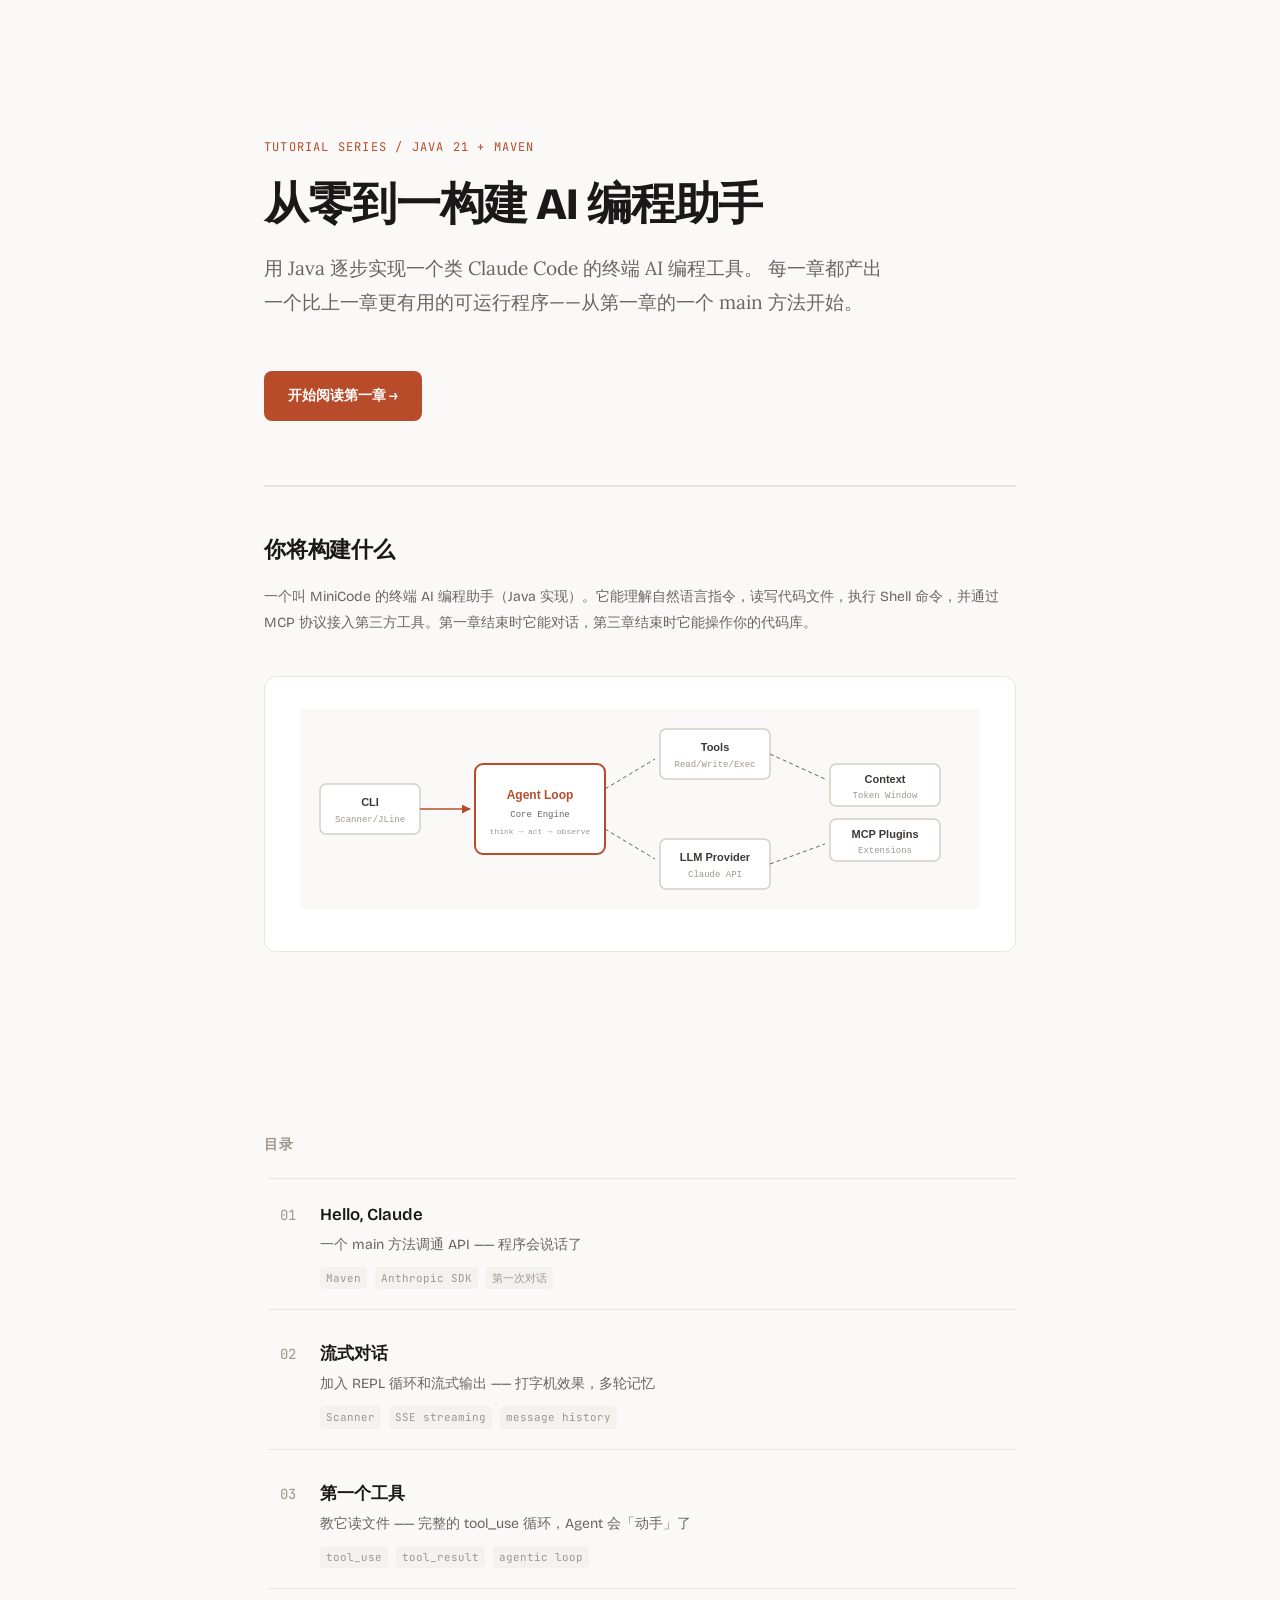
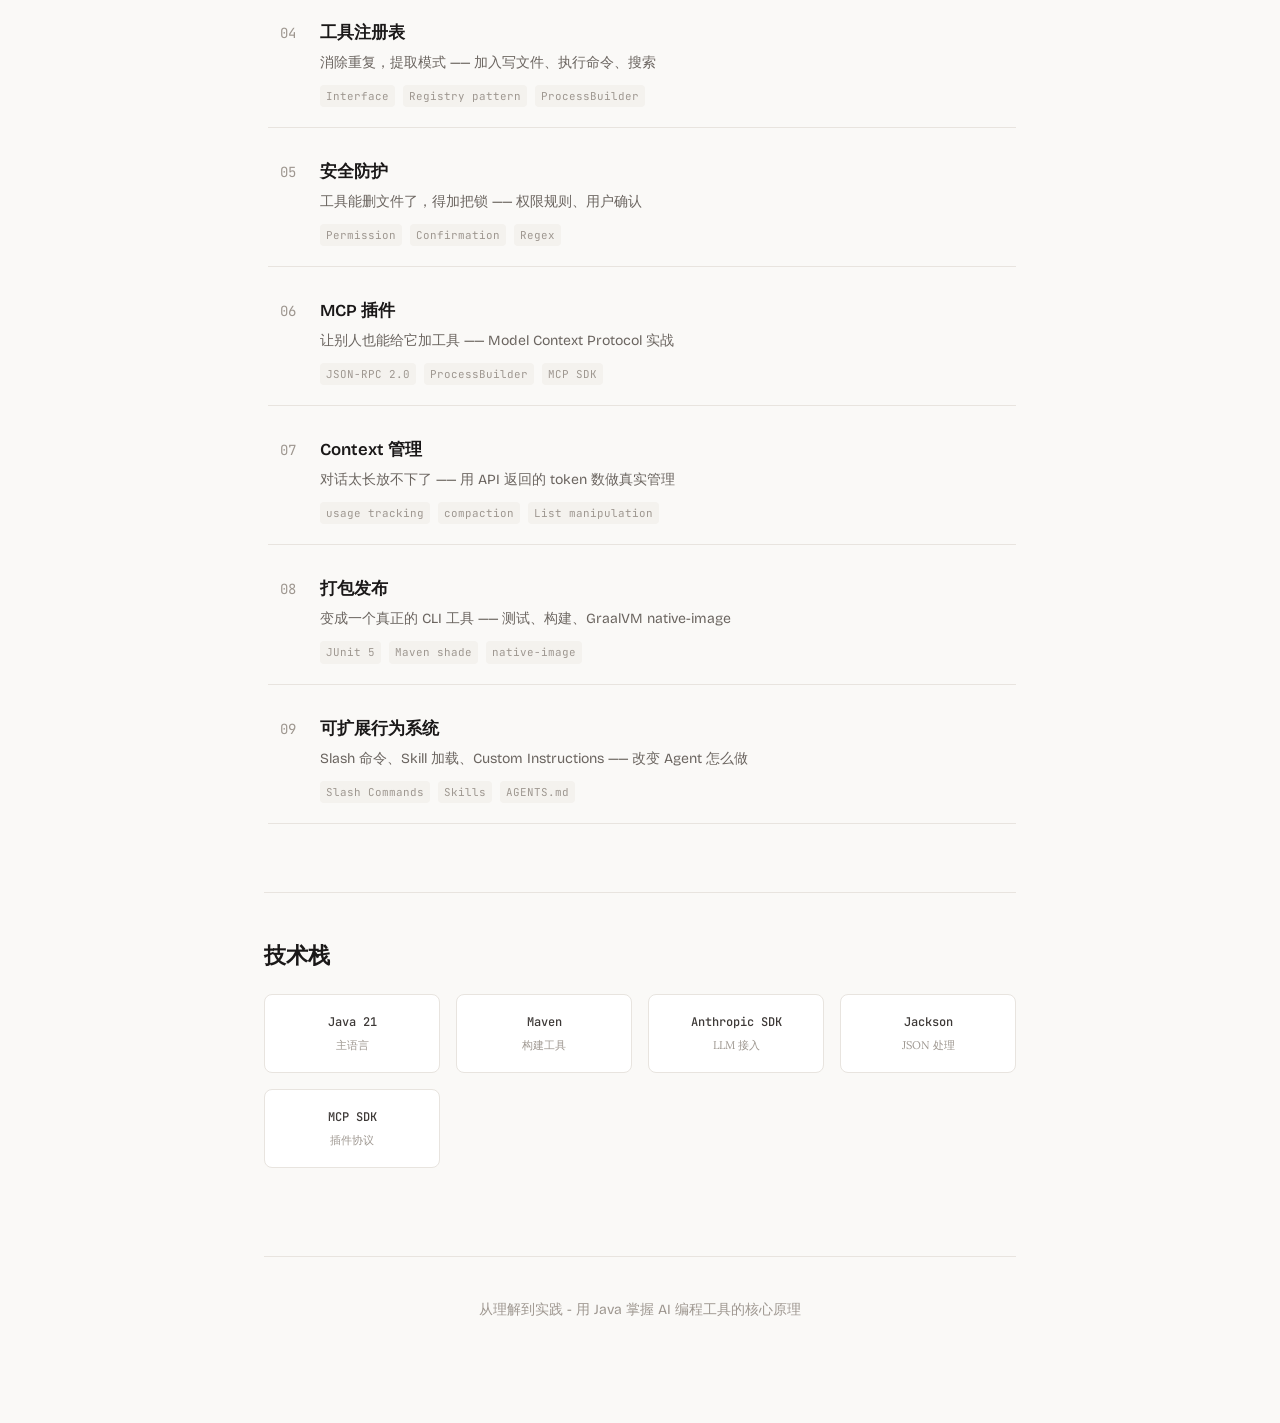
==== commit 24a1cd64: "feat: add Chapter 9 - 可扩展行为系统 (Slash Commands, Skills, Custom Instructions)" ====
--- a/index.html
+++ b/index.html
@@ -97,6 +97,7 @@
         <li class="toc-item"><a href="chapters/06-mcp.html"><span class="toc-num">06</span><div class="toc-item-body"><span class="toc-item-title">MCP 插件</span><span class="toc-item-desc">让别人也能给它加工具 —— Model Context Protocol 实战</span><div class="toc-tags"><span class="toc-tag">JSON-RPC 2.0</span><span class="toc-tag">ProcessBuilder</span><span class="toc-tag">MCP SDK</span></div></div></a></li>
         <li class="toc-item"><a href="chapters/07-context.html"><span class="toc-num">07</span><div class="toc-item-body"><span class="toc-item-title">Context 管理</span><span class="toc-item-desc">对话太长放不下了 —— 用 API 返回的 token 数做真实管理</span><div class="toc-tags"><span class="toc-tag">usage tracking</span><span class="toc-tag">compaction</span><span class="toc-tag">List manipulation</span></div></div></a></li>
         <li class="toc-item"><a href="chapters/08-ship-it.html"><span class="toc-num">08</span><div class="toc-item-body"><span class="toc-item-title">打包发布</span><span class="toc-item-desc">变成一个真正的 CLI 工具 —— 测试、构建、GraalVM native-image</span><div class="toc-tags"><span class="toc-tag">JUnit 5</span><span class="toc-tag">Maven shade</span><span class="toc-tag">native-image</span></div></div></a></li>
+        <li class="toc-item"><a href="chapters/09-skills.html"><span class="toc-num">09</span><div class="toc-item-body"><span class="toc-item-title">可扩展行为系统</span><span class="toc-item-desc">Slash 命令、Skill 加载、Custom Instructions —— 改变 Agent 怎么做</span><div class="toc-tags"><span class="toc-tag">Slash Commands</span><span class="toc-tag">Skills</span><span class="toc-tag">AGENTS.md</span></div></div></a></li>
       </ol>
     </section>
 
